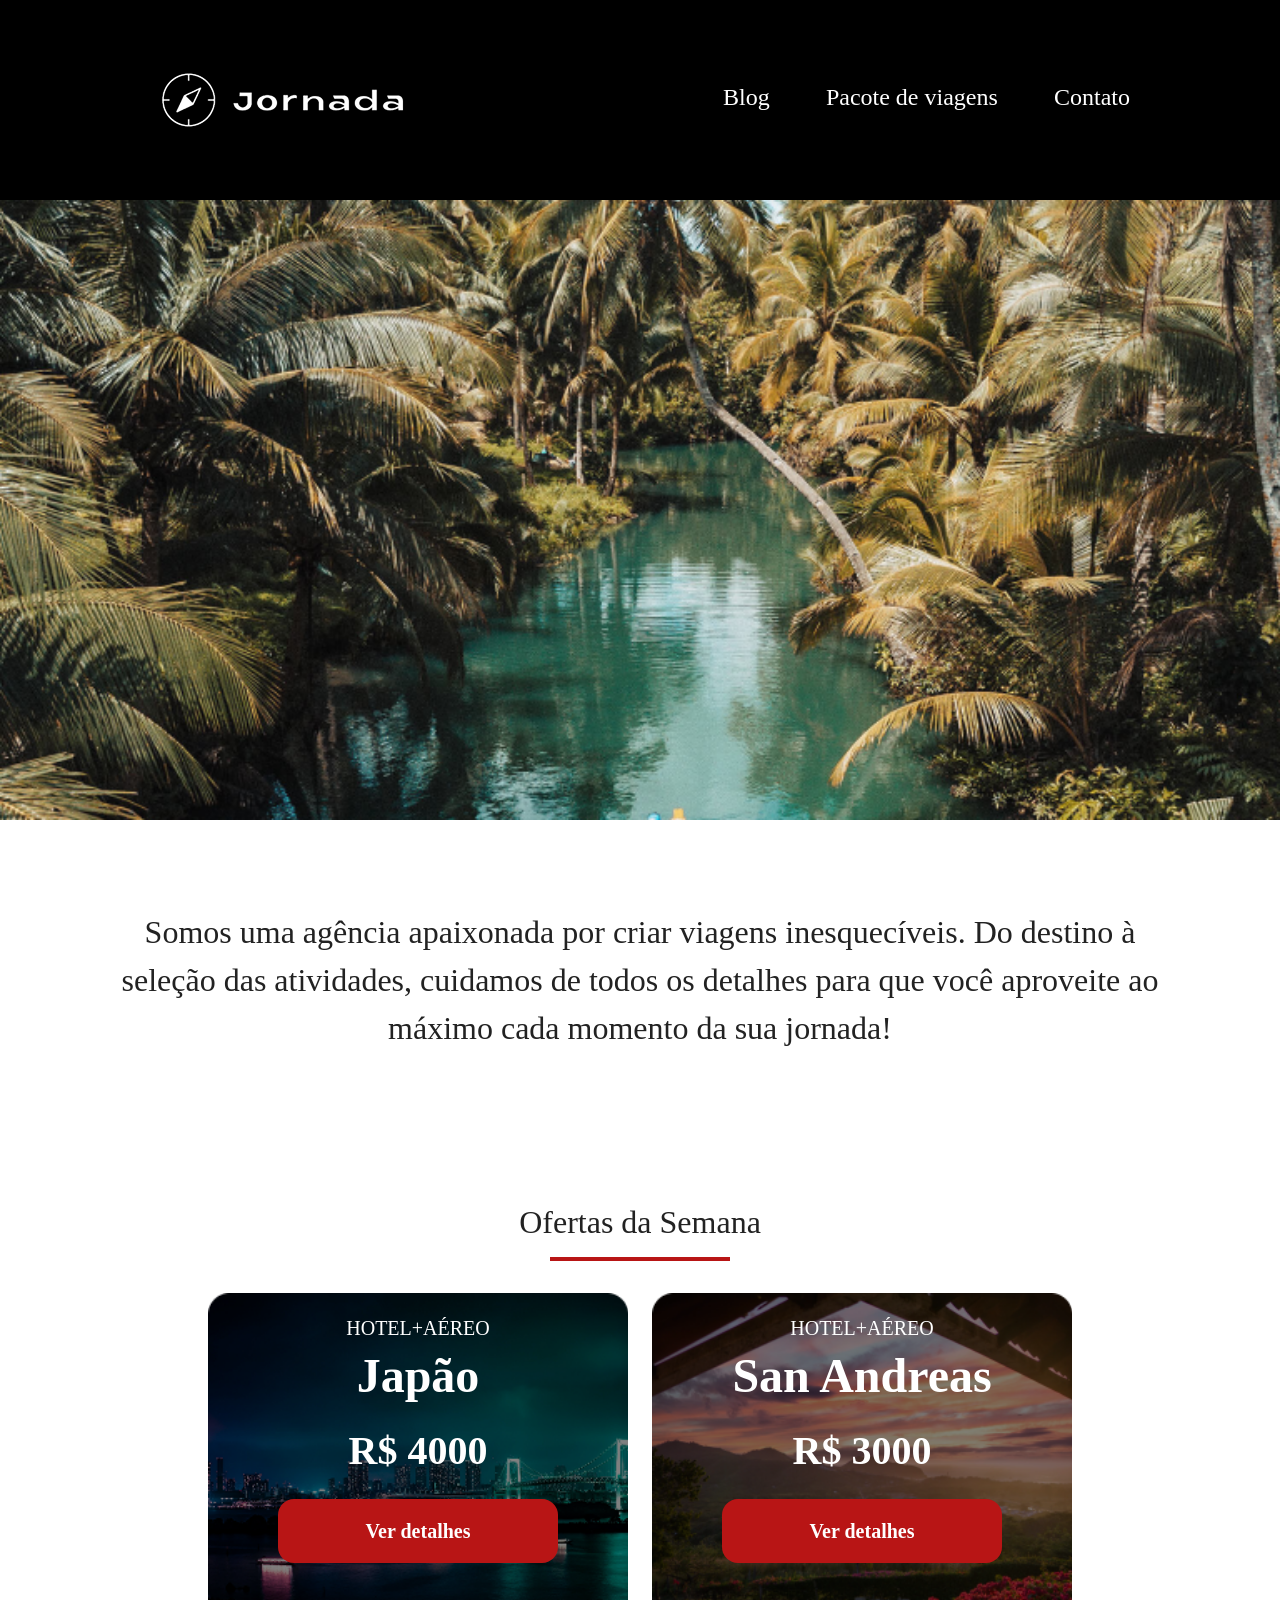
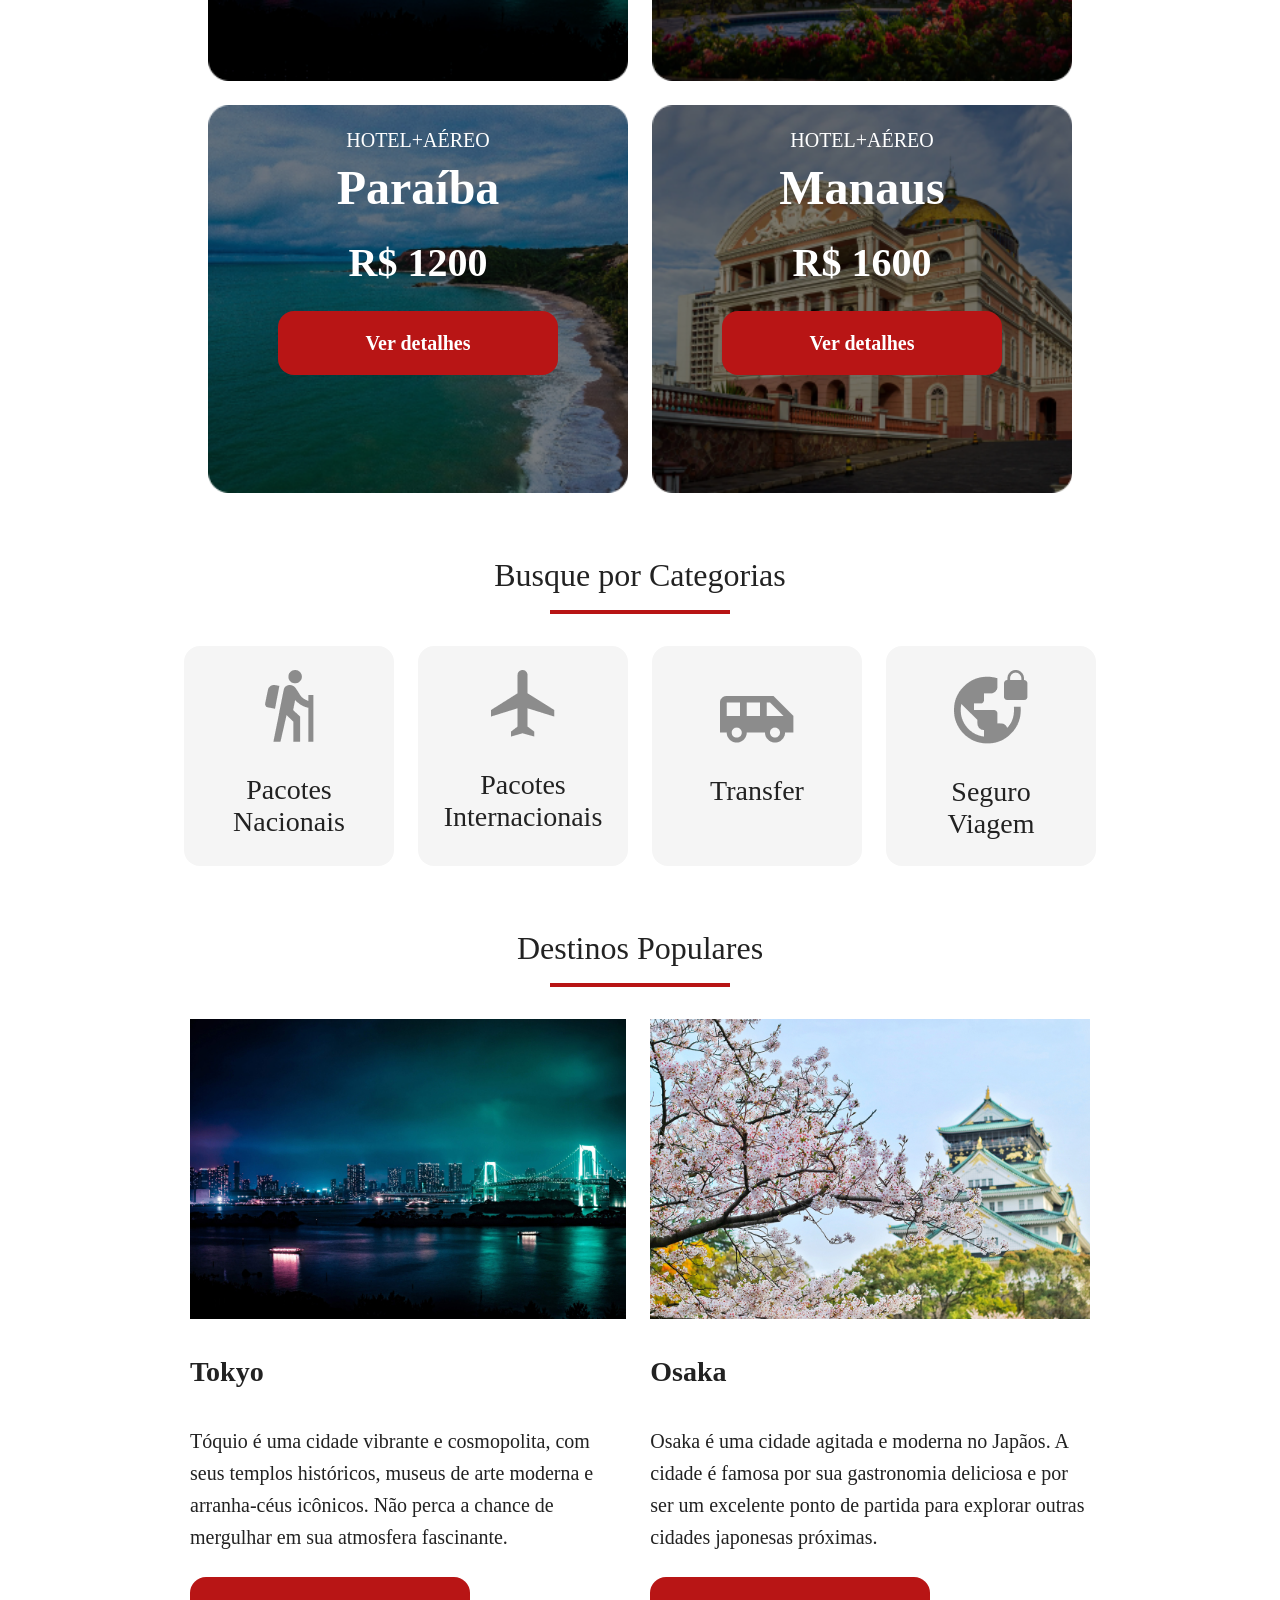
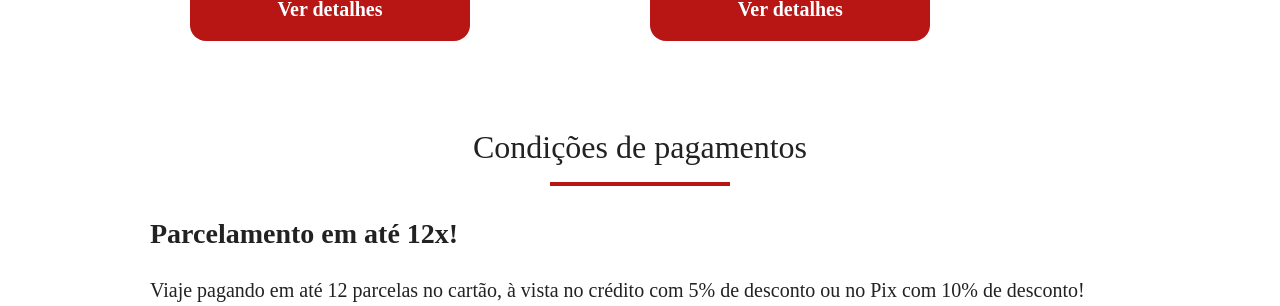
==== index.html @ ff82cc2c "Reutiliza estilos de texto" ====
<!DOCTYPE html>
<html lang="pt-br">
  <head>
    <meta charset="UTF-8" />
    <meta name="viewport" content="width=device-width, initial-scale=1.0" />
    <link rel="stylesheet" href="./CSS/style.css" />
    <link rel="icon" href="./Favico.png" />
    <title>Jornada Viagens</title>
  </head>
  <body>
    <header>
      <a class="logo" href="index.html" title="Voltar a página inicial">
        <img class="img-mobile"
          src="./IMG/Bússula-logo-branca.png"
          alt="Logo de bússola Jornada Viagens branco"
      />
    <img class="img-desktop" src="./IMG/Logo-desktop-Jornada.png" alt="Logo de bússola Jornada Viagens branco">  
    </a>
      <div class="navigation-menu">
        <label for="menu">
          ><img src="./IMG/menu.png" alt="Imagem de ícone menu" />
        </label>
        <input type="checkbox" id="menu" hidden />

        <nav>
          <ul class="list-link">
            <li>
              <a href="blog.html" target="_blank" title="Acessar blog">Blog</a>
            </li>
            <li>
              <a href="pacotes.html" target="_blank" title="Acessar pacotes"
                >Pacote de viagens</a
              >
            </li>
            <li>
              <a href="contato.html" target="_blank" title="Acessar contato"
                >Contato</a
              >
            </li>
          </ul>
        </nav>
      </div>
    </header>
    <section class="hero">
      <div class="hero-img"></div>
      <h2>Somos uma agência apaixonada por criar viagens inesquecíveis. Do destino à seleção das atividades, cuidamos de todos os detalhes para que você aproveite ao máximo cada momento da sua jornada!</h2>
    </section>
    <section class="offers">
      <div class="section-tittle">
      <h2>Ofertas da Semana</h2>
      <hr>
    </div>
    <div class="offers-cards">
      <article class="card japao">
        <header>
          <p>HOTEL+AÉREO</p>
          <h3>Japão <br> <span>R$ 4000</span></h3>
        </header>
        <footer>
          <a href="#" class="buttom">Ver detalhes</a>
        </footer>
      </article>

      <article class="card san-andreas">
        <header>
          <p>HOTEL+AÉREO</p>
          <h3>San Andreas <br> <span>R$ 3000</span></h3>
        </header>
        <footer>
          <a href="#" class="buttom">Ver detalhes</a>
        </footer>
      </article>
      <article class="card paraiba">
        <header>
          <p>HOTEL+AÉREO</p>
          <h3>Paraíba <br> <span>R$ 1200</span></h3>
        </header>
        <footer>
          <a href="#" class="buttom">Ver detalhes</a>
        </footer>
      </article>
      <article class="card manaus">
        <header>
          <p>HOTEL+AÉREO</p>
          <h3>Manaus <br> <span>R$ 1600</span></h3>
        </header>
        <footer>
          <a href="#" class="buttom">Ver detalhes</a>
        </footer>
      </article>
    </div>
    </section>

    <section class="categories">
<div class="section-tittle">
  <h2>Busque por Categorias</h2>
  <hr>
</div>
<div class="categories-cards">
  <a class="card" href="#"
  target="_blank"
  title="Busque pela categoria Pacotes Nacionais"
  >
  <img src="./IMG/Mochileiro-nacional.png" alt="Icone cinza de pessoa caminhando com mochila"/>
  <h3 class="content-tittle">Pacotes <br>Nacionais</h3>
  

</a>

<a class="card" href="#"
  target="_blank"
  title="Busque pela categoria Pacotes Internacionais"
  >
  <img src="./IMG/avião-inter.png" alt="Icone de avião cinza"/>
  <h3>Pacotes <br>Internacionais</h3>
  

</a>

<a class="card single-line transfer" href="#"
  target="_blank"
  title="Busque pela categoria de transfer"
  >
  <img src="./IMG/Van-transfer.png" alt="Icone de van cinza"/>
  <h3>Transfer</h3>
  

</a>

<a class="card" href="#"
  target="_blank"
  title="Busque pela categoria de seguros"
  >
  <img src="./IMG/seguro.png" alt="Icone de planeta com cadeado"/>
  <h3>Seguro Viagem</h3>
  

</a>


    </section>
    <section class="destinations">
      <div class="section-tittle">
      <h2>Destinos Populares</h2>
      <hr>
      </div>
      <div class="destinations-items">
      <article class="item">
        <header>
          <div class="img-tokyo"></div>
          <h4 class="content-tittle">Tokyo</h4>
          <p class="content-text">Tóquio é uma cidade vibrante e cosmopolita, com seus templos históricos, museus de arte moderna e arranha-céus icônicos. Não perca a chance de mergulhar em sua atmosfera fascinante.</p>
          <footer>
            <a href="#" class="buttom"
            target="_blank"
            title="Ver detalhes de Tokyo"
            >Ver detalhes</a>
          </footer>
        </header>
        </article>
        <article class="item">
        <header>
          <div class="img-osaka"></div>
          <h4 class="content-tittle">Osaka</h4>
          <p class="content-text">Osaka é uma cidade agitada e moderna no Japãos. A cidade é famosa por sua gastronomia deliciosa e por ser um excelente ponto de partida para explorar outras cidades japonesas próximas.</p>
          <footer>
            <a href="#" class="buttom"
            target="_blank"
            title="Ver mais detalhes de Osaka"
            >Ver detalhes</a>
          </footer>
        </header>
        </article>



      </div>


    </section>
    <section class="payments">
      <div class="section-tittle">
  <h2>Condições de pagamentos</h2>
  <hr>
</div>
<div class="text-content">
<h2 class="content-tittle">Parcelamento em até 12x!</h2>
<p class="content-text">Viaje pagando em até 12 parcelas no cartão, à vista no crédito com 5% de desconto ou no Pix com 10% de desconto! </p>
</div>
<div class="img-content">
<div class="img bag"></div>
<div class="img passport"></div>
<div class="people"></div>


</div>

    </section>
    

    </div>
  
  </body>
</html>
---- CSS/style.css ----
@import url(global.css);
@import url(header.css);
@import url(hero.css);
@import url(offers.css);
@import url(search.css);
@import url(destinations.css);
@import url(payments.css);
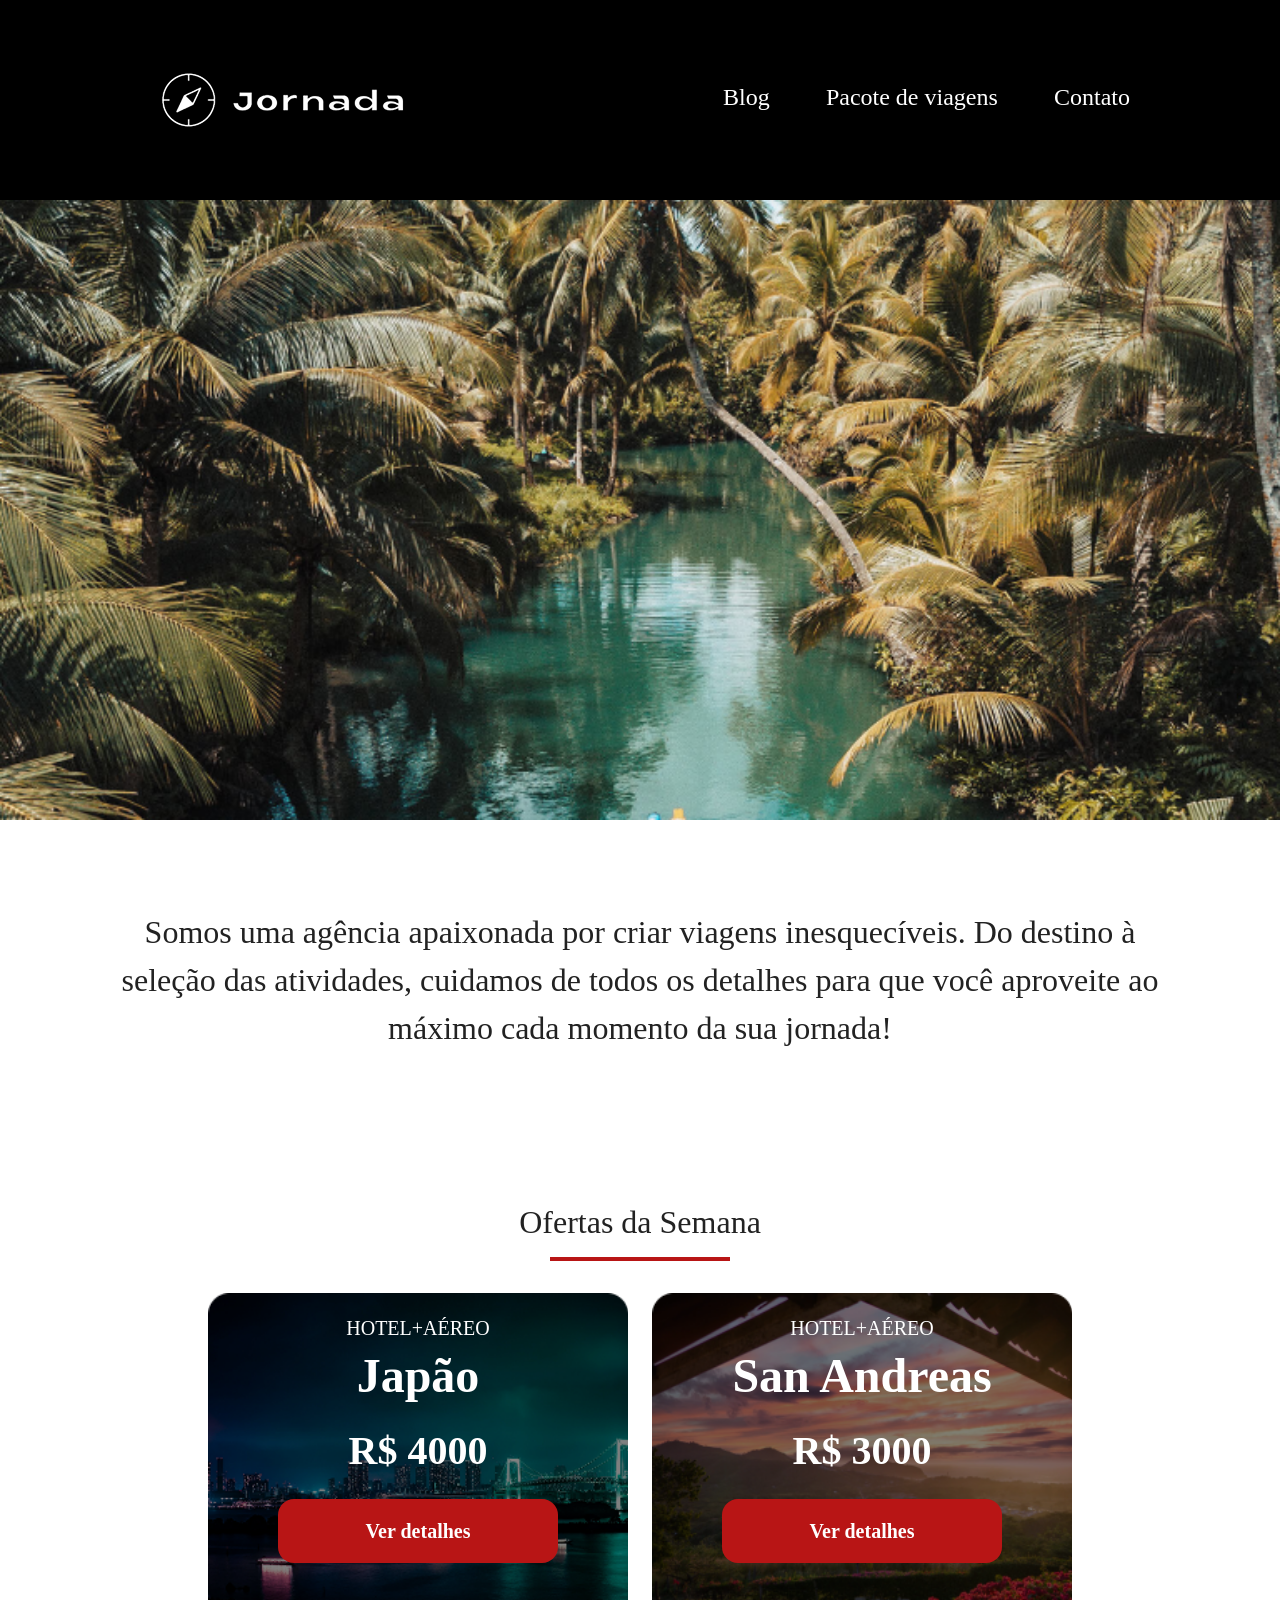
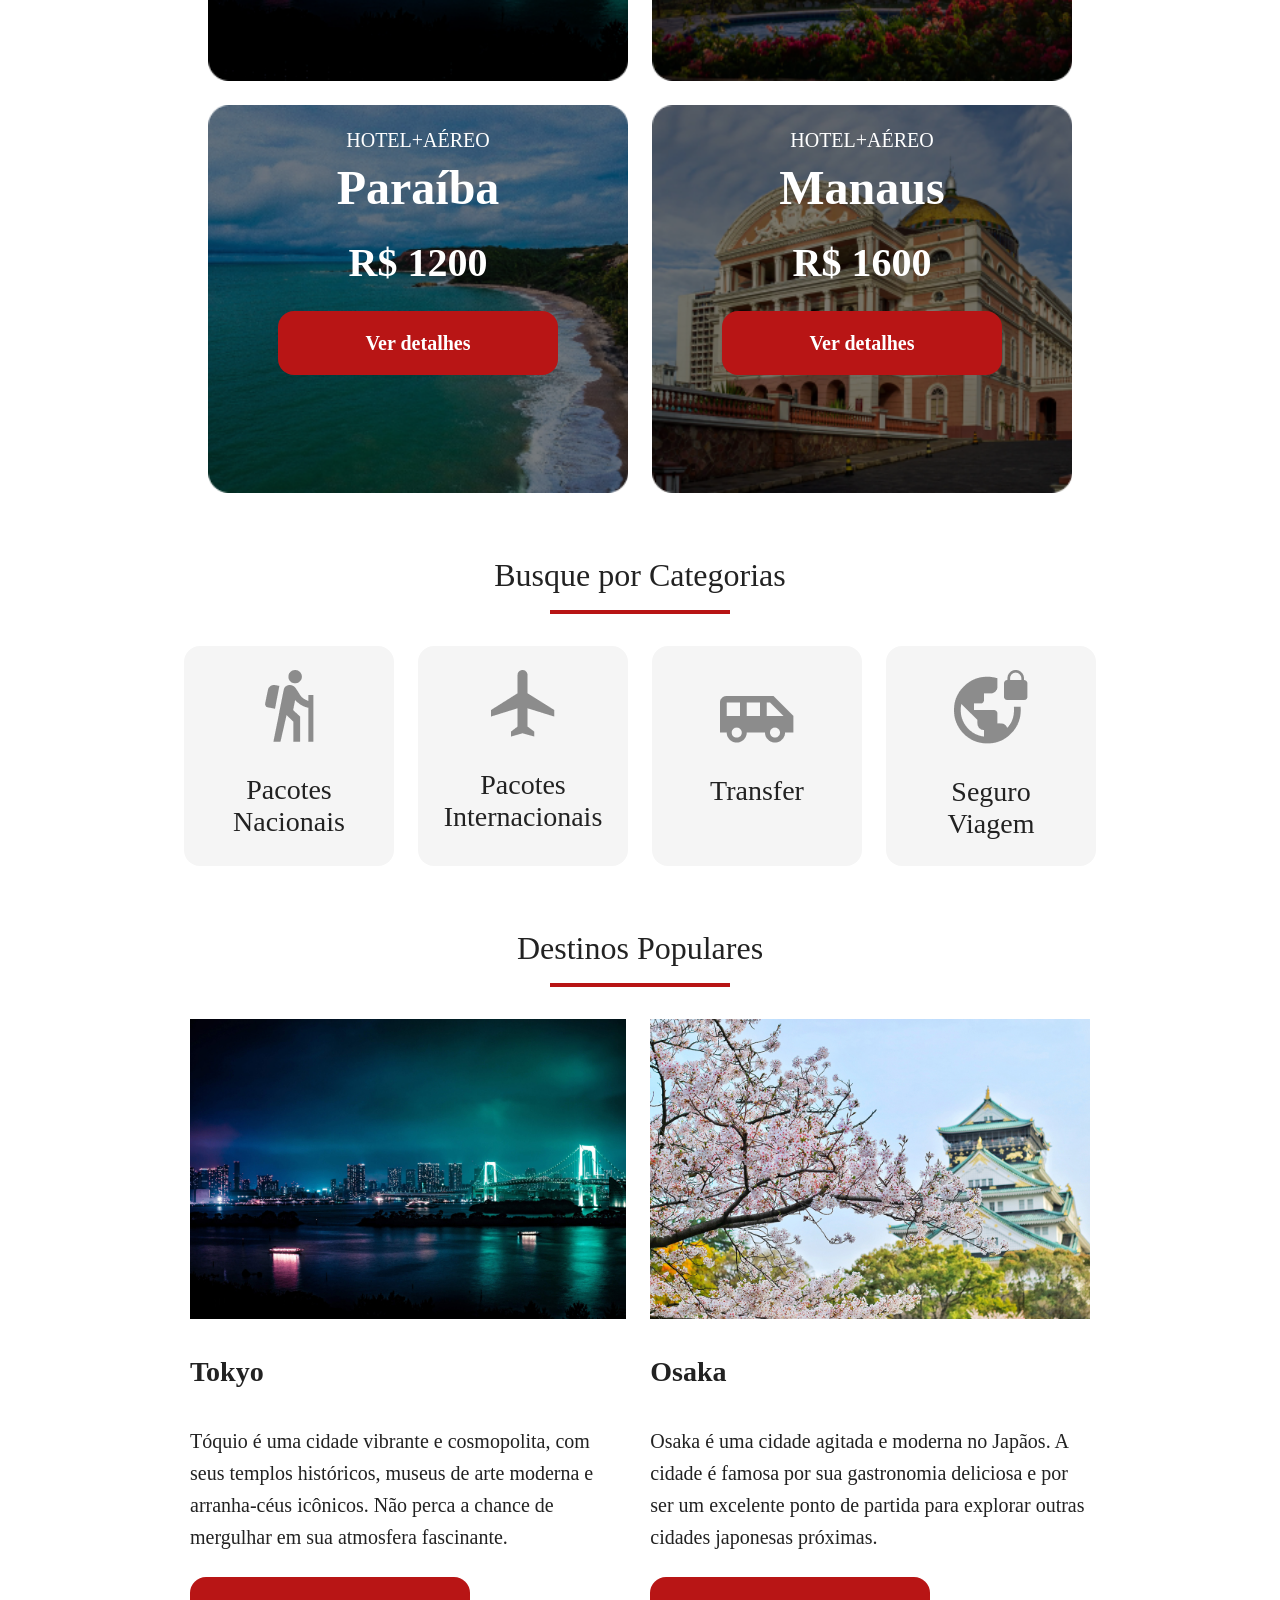
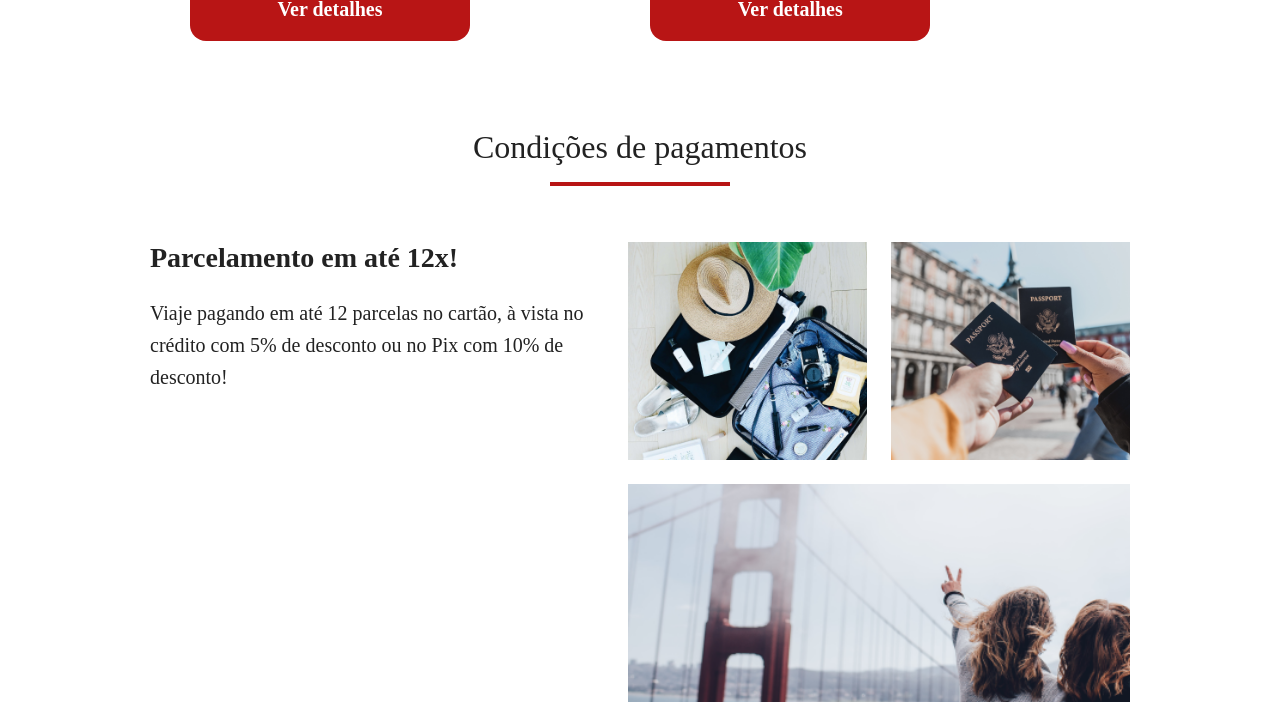
==== commit b8929564: "Criando layout de grid e flexbox" ====
--- a/index.html
+++ b/index.html
@@ -183,17 +183,20 @@
   <h2>Condições de pagamentos</h2>
   <hr>
 </div>
-<div class="text-content">
+<div class="content-container">
+  <div class="text-content">
 <h2 class="content-tittle">Parcelamento em até 12x!</h2>
 <p class="content-text">Viaje pagando em até 12 parcelas no cartão, à vista no crédito com 5% de desconto ou no Pix com 10% de desconto! </p>
 </div>
-<div class="img-content">
-<div class="img bag"></div>
-<div class="img passport"></div>
-<div class="people"></div>
-
-
-</div>
+<div class="image-gallery">
+<div class="image-first"></div>
+<div class="image-second"></div>
+<div class="image-thirdy colspan-2"></div>
+
+
+</div>
+</div>
+
 
     </section>
     
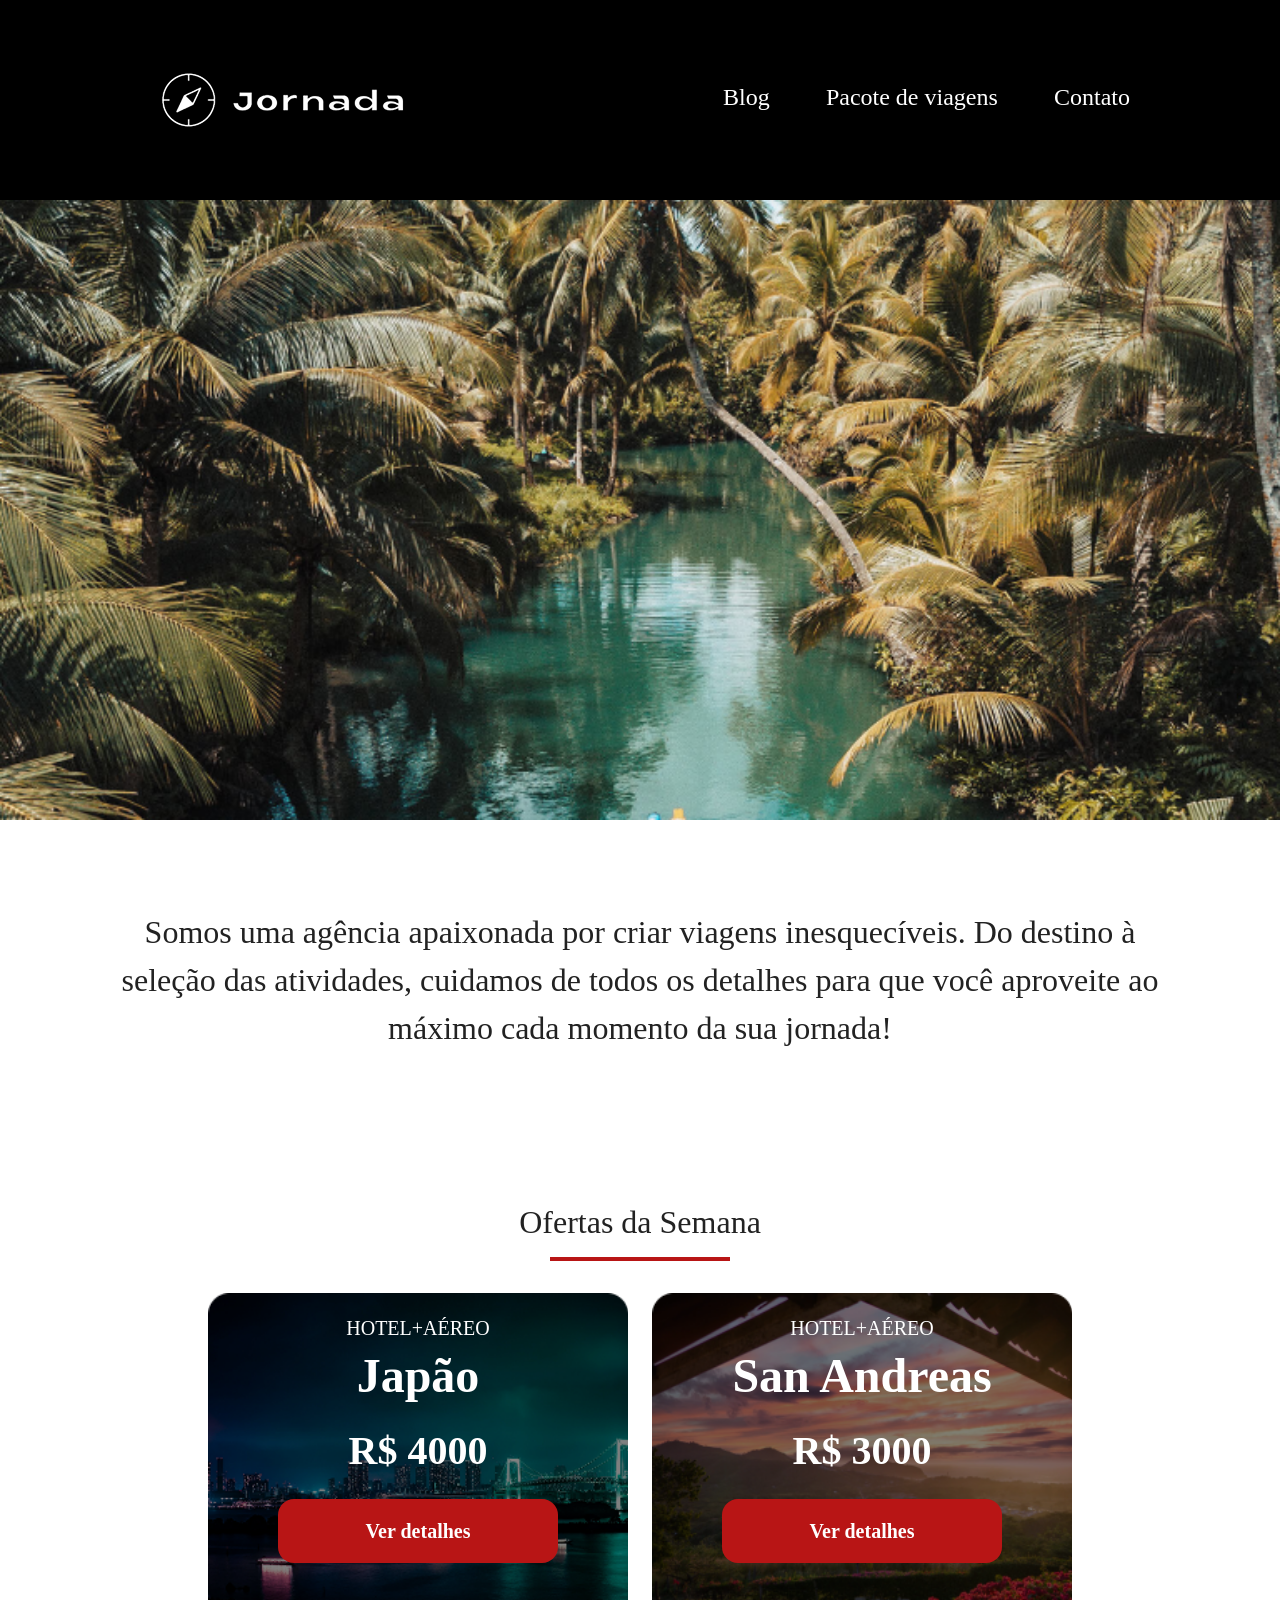
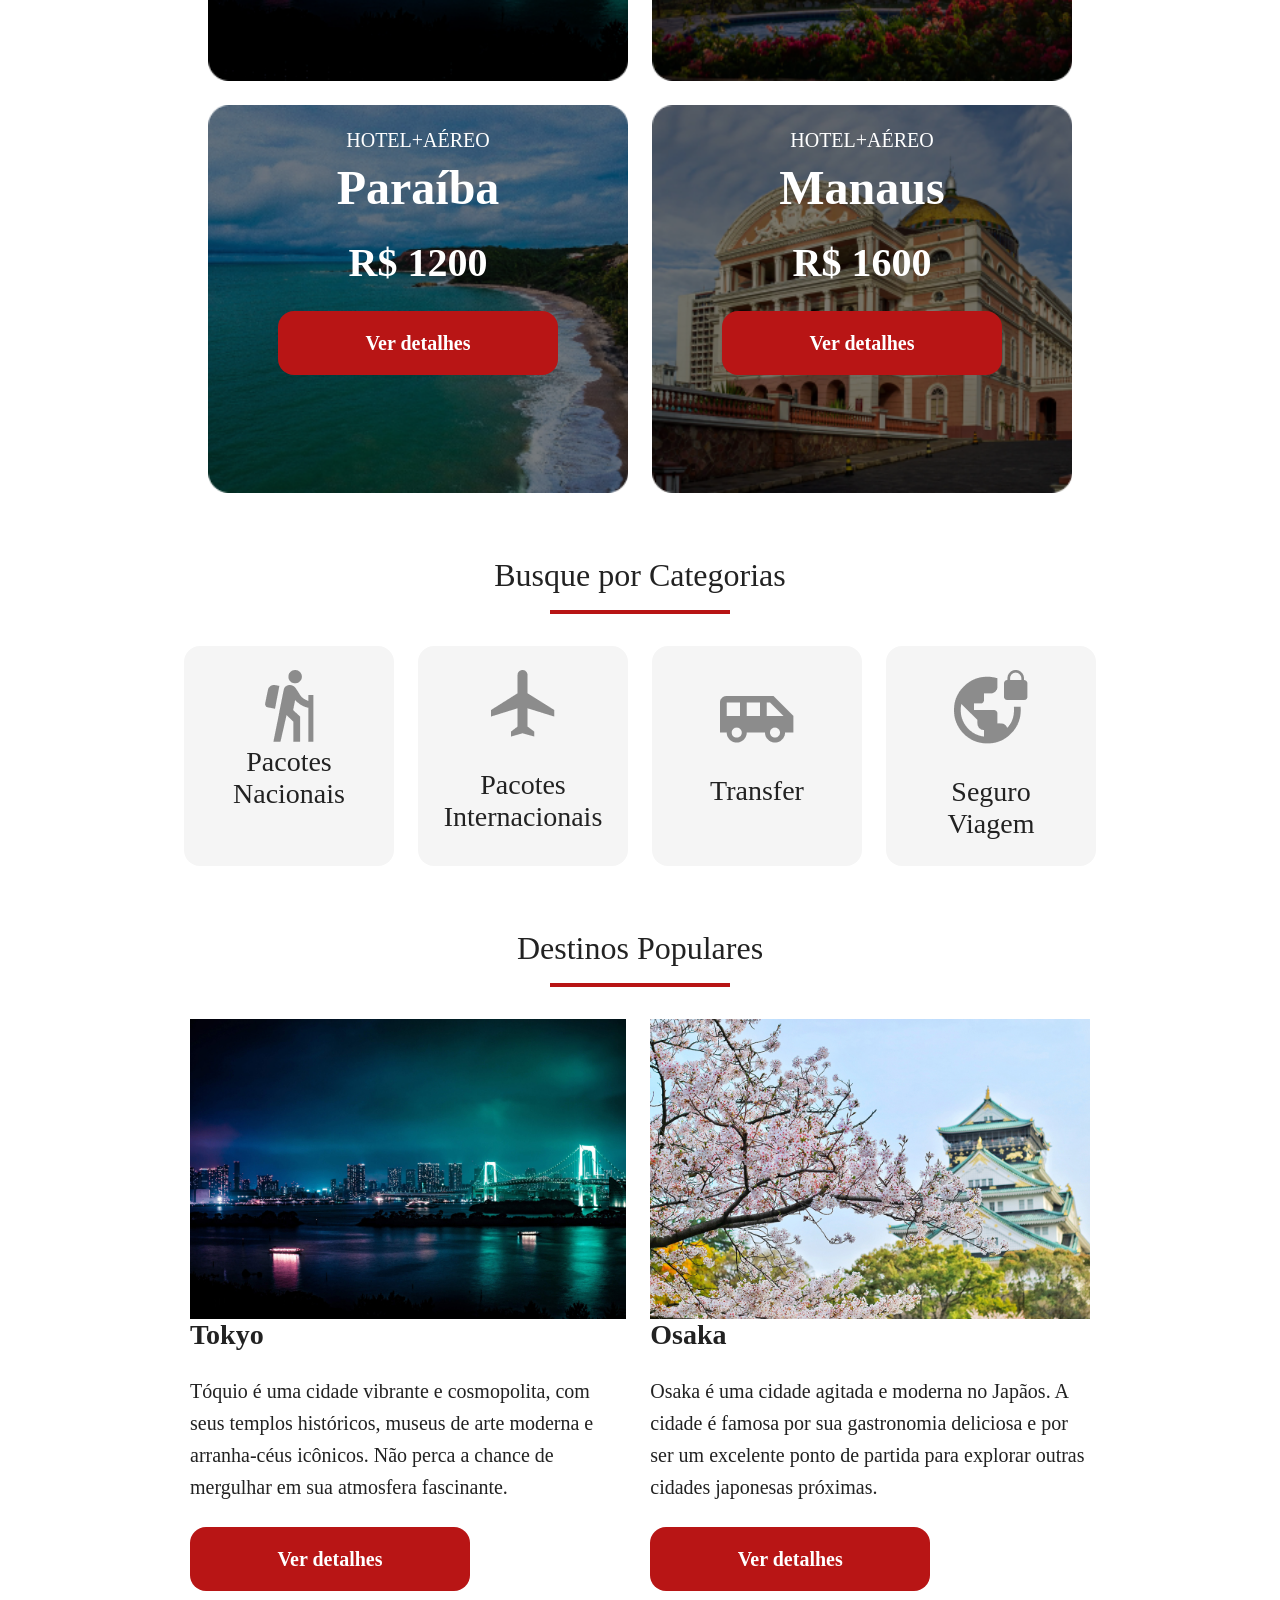
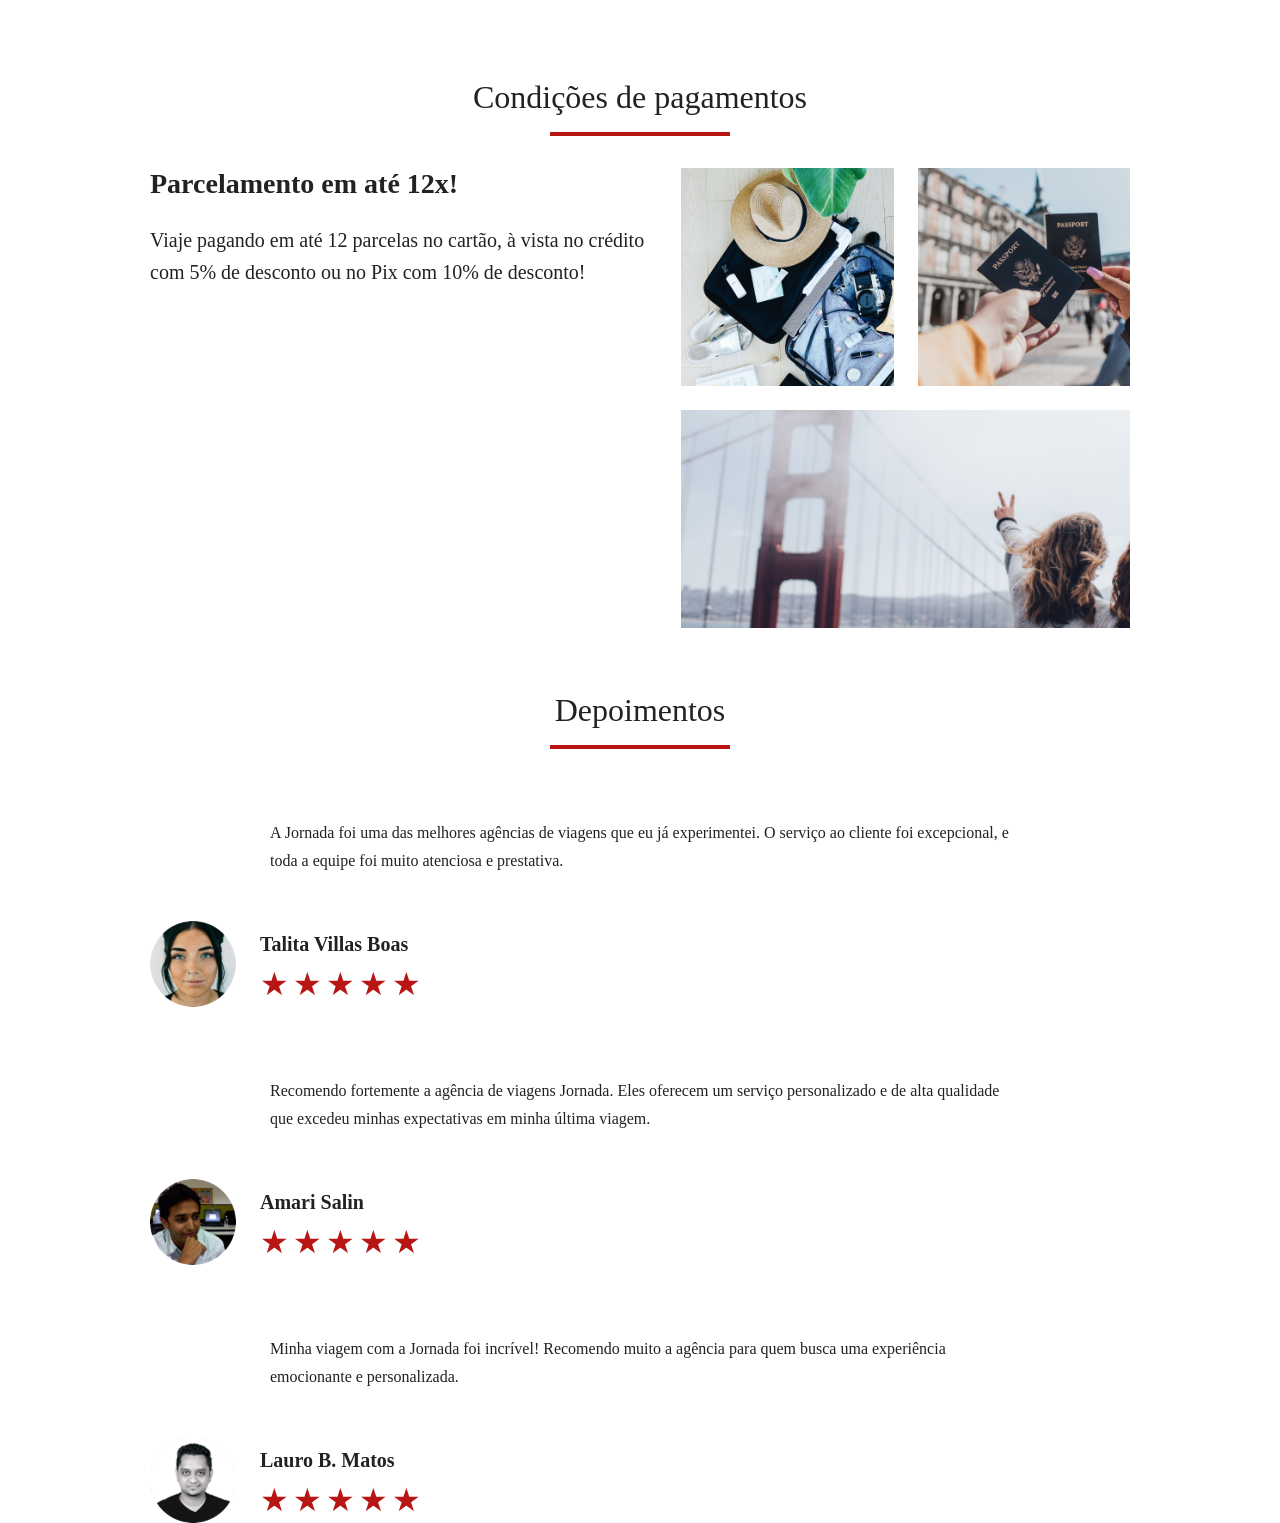
==== commit 078e3cd8: "Finaliza estilo mobile" ====
--- a/index.html
+++ b/index.html
@@ -8,7 +8,7 @@
     <title>Jornada Viagens</title>
   </head>
   <body>
-    <header>
+    <header class="principal">
       <a class="logo" href="index.html" title="Voltar a página inicial">
         <img class="img-mobile"
           src="./IMG/Bússula-logo-branca.png"
@@ -199,6 +199,71 @@
 
 
     </section>
+    <section class="testimonial">
+      <div class="section-tittle">
+      <h2>Depoimentos</h2>
+      <hr>
+      </div>
+      <div class="testimonial-container">
+        <article>
+          <header>
+            <p>A Jornada foi uma das melhores agências de viagens que eu já experimentei. O serviço ao cliente foi excepcional, e toda a equipe foi muito atenciosa e prestativa.</p>
+          </header>
+          <footer>
+            <img src="./IMG/Talita-mob.png" alt="Imagem de avatar da cliente Talita">
+            <div class="profile-content">
+              <h4>Talita Villas Boas</h4>
+              <div class="rating">
+                <span class="star">★</span>
+                <span class="star">★</span>
+                <span class="star">★</span>
+                <span class="star">★</span>
+                <span class="star">★</span>
+              </div>
+            </div>
+          </footer>
+        </article>
+        <article>
+          <header>
+            <p>Recomendo fortemente a agência de viagens Jornada. Eles oferecem um serviço personalizado e de alta qualidade que excedeu minhas expectativas em minha última viagem.</p>
+          </header>
+          <footer>
+            <img src="./IMG/Amari-mob.png" alt="Imagem de avatar do cliente Amari">
+            <div class="profile-content">
+              <h4>Amari Salin</h4>
+              <div class="rating">
+                <span class="star">★</span>
+                <span class="star">★</span>
+                <span class="star">★</span>
+                <span class="star">★</span>
+                <span class="star">★</span>
+              </div>
+            </div>
+            
+          </footer>
+        </article>
+        <article>
+          <header>
+            <p>Minha viagem com a Jornada foi incrível! Recomendo muito a agência para quem busca uma experiência emocionante e personalizada.</p>
+          </header>
+          <footer>
+            <img src="./IMG/Lauro-mob.png" alt="Imagem de avatar do cliente Lauro">
+            <div class="profile-content">
+              <h4>Lauro B. Matos</h4>
+              <div class="rating">
+                <span class="star">★</span>
+                <span class="star">★</span>
+                <span class="star">★</span>
+                <span class="star">★</span>
+                <span class="star">★</span>
+              </div>
+            </div>
+          </footer>
+        </article>
+
+      </div>
+
+    </section>
     
 
     </div>
--- a/CSS/style.css
+++ b/CSS/style.css
@@ -5,3 +5,4 @@
 @import url(search.css);
 @import url(destinations.css);
 @import url(payments.css);
+@import url(testimonials.css);
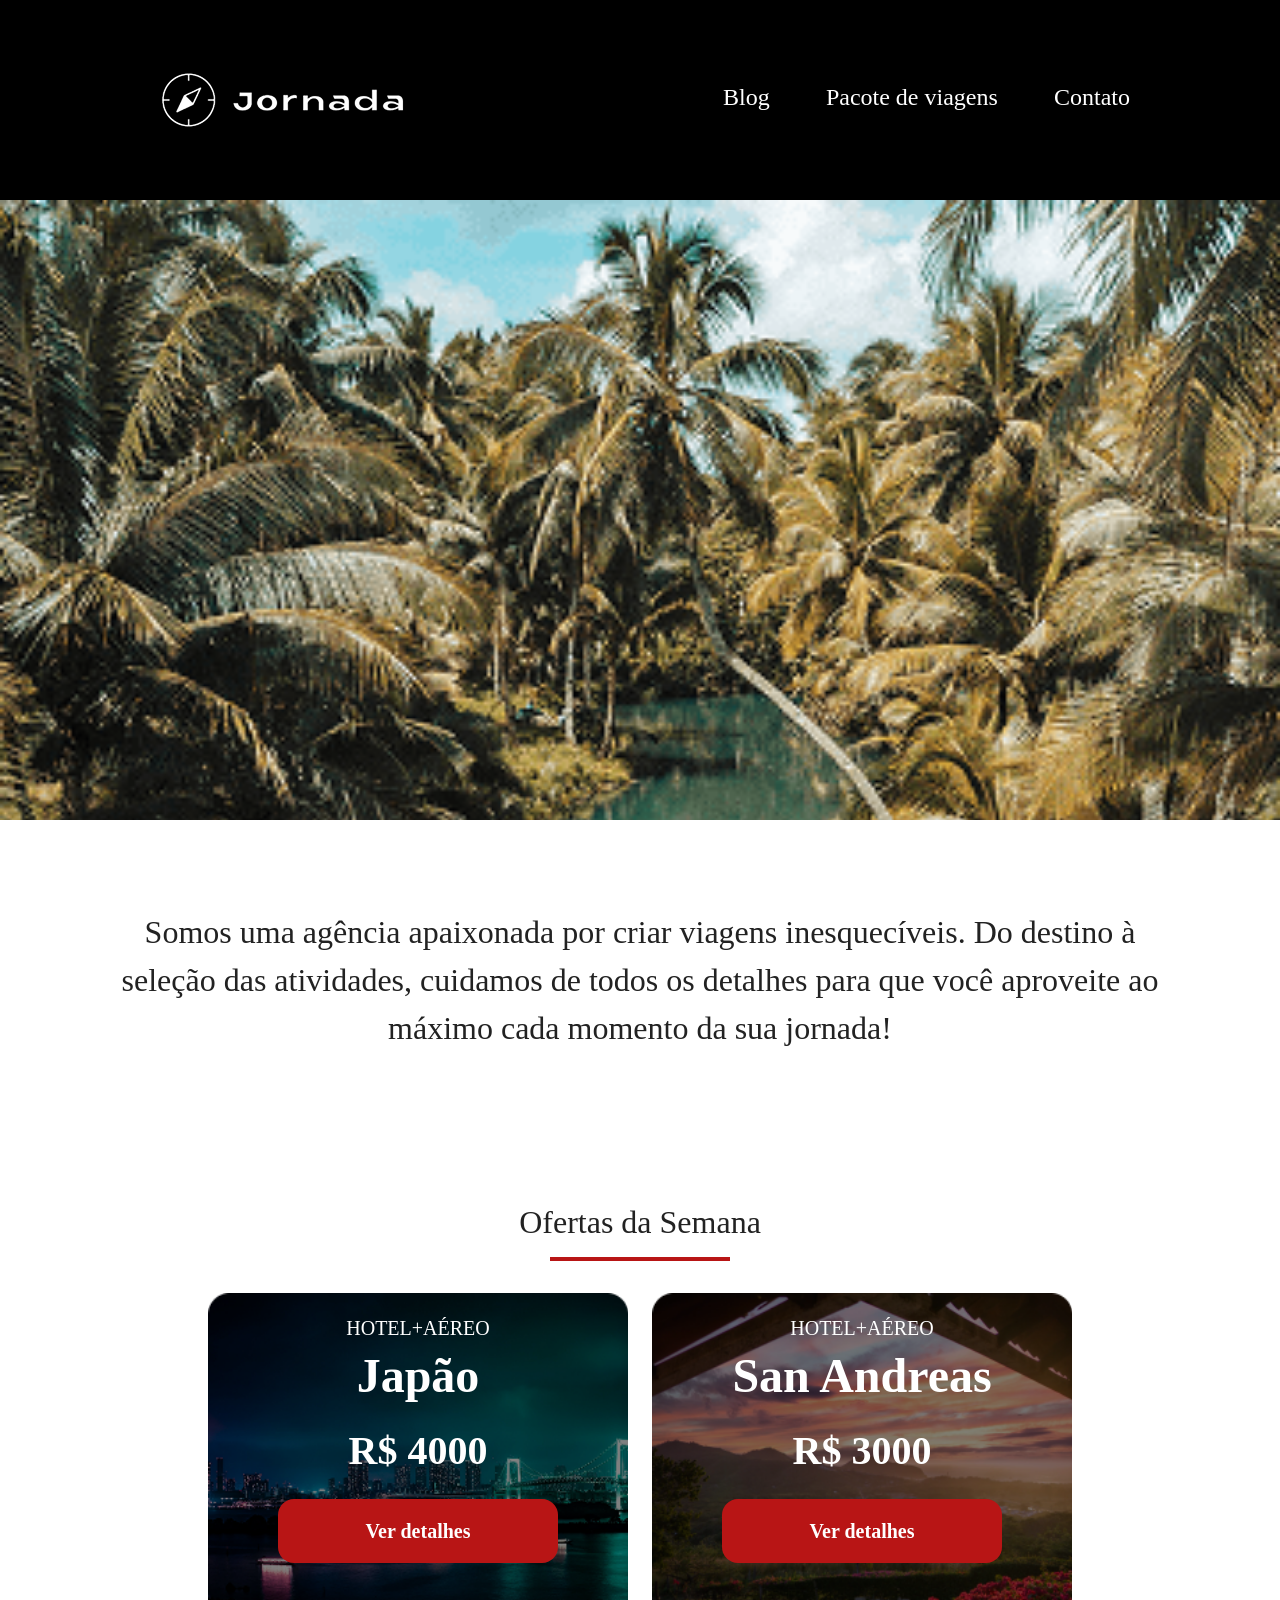
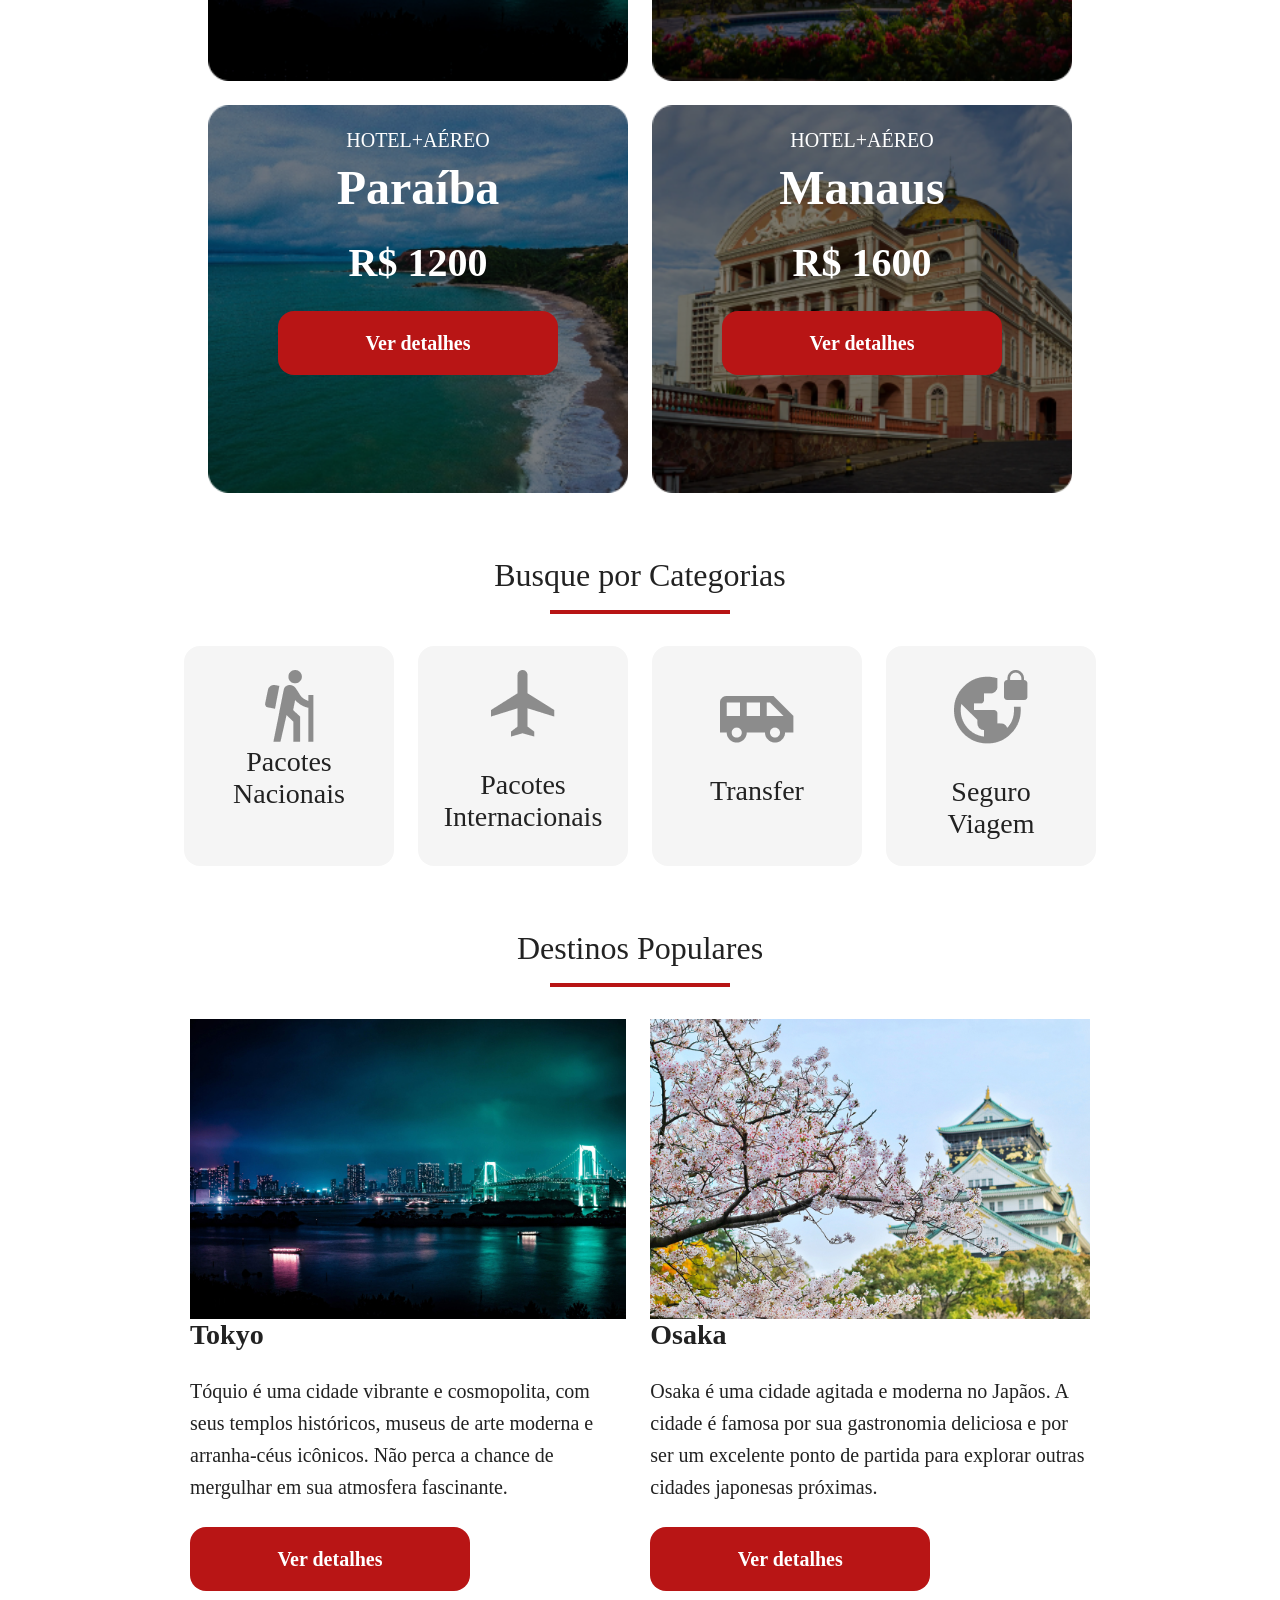
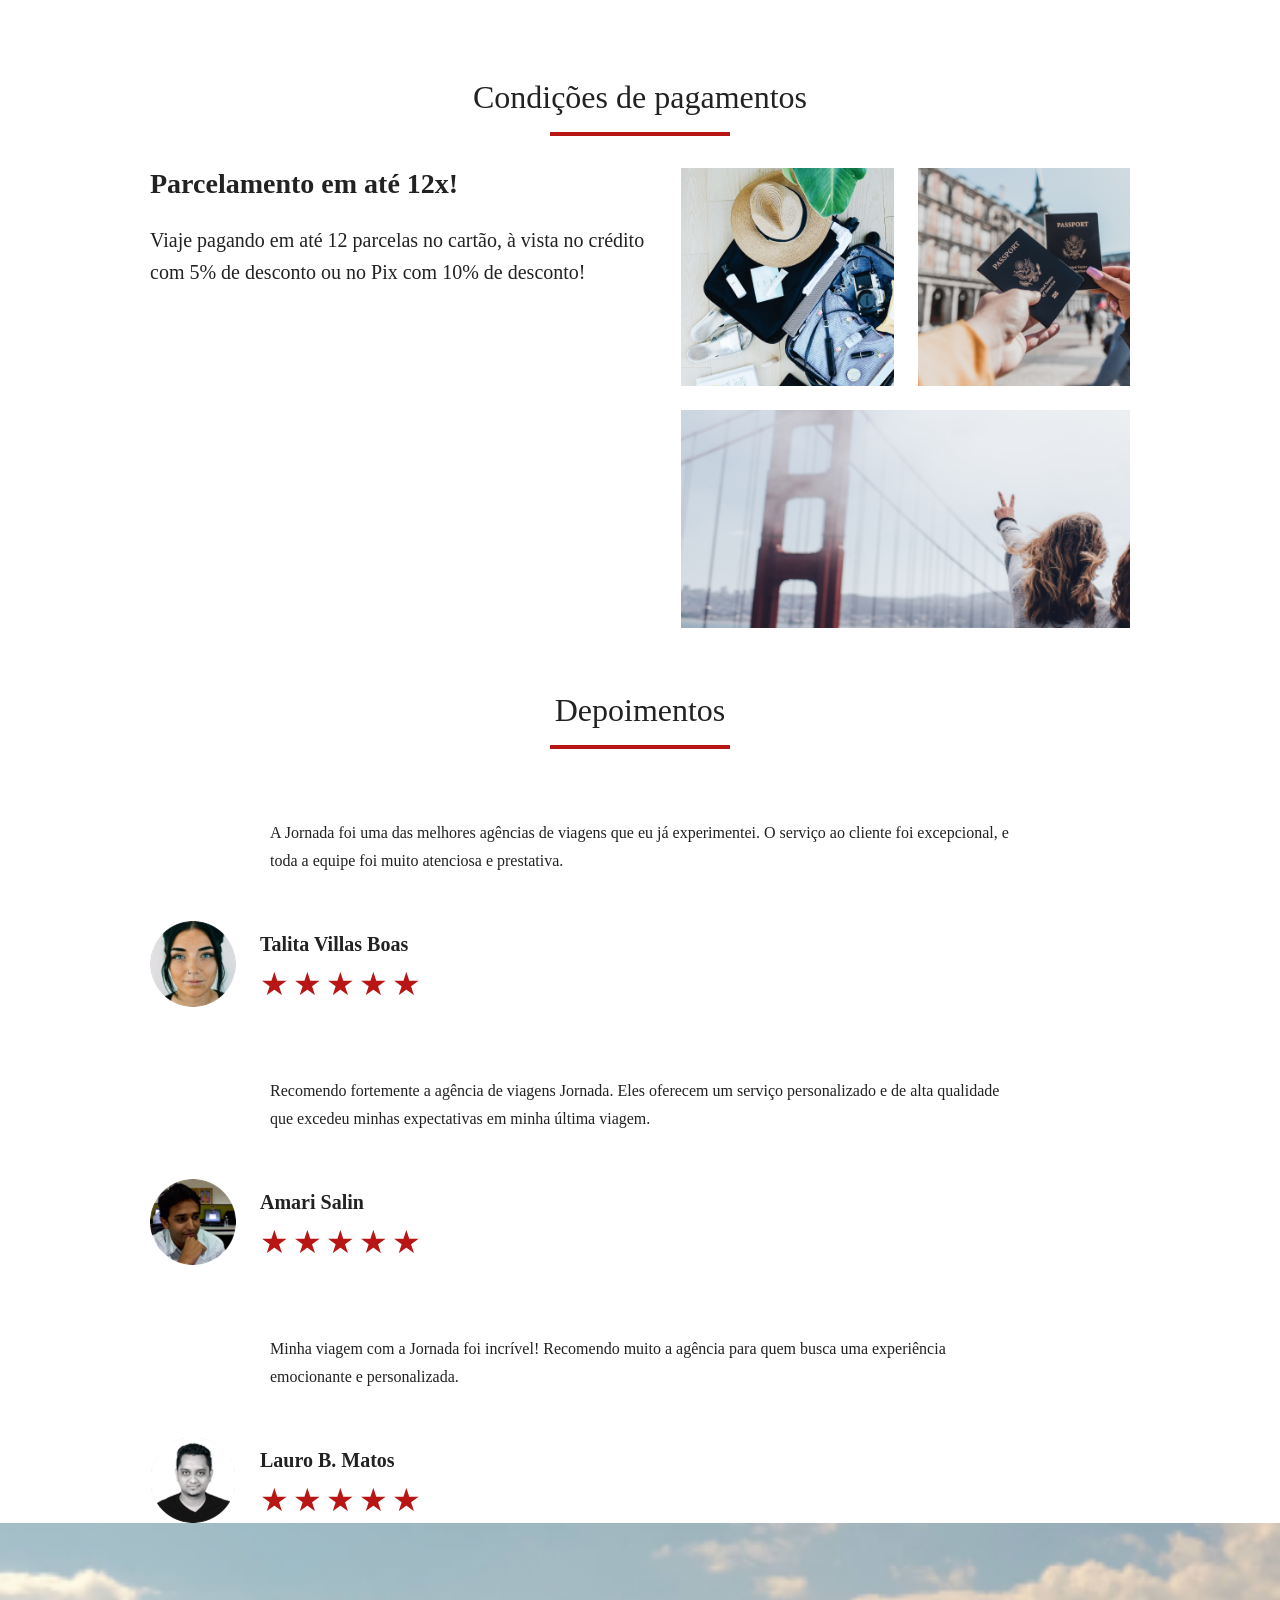
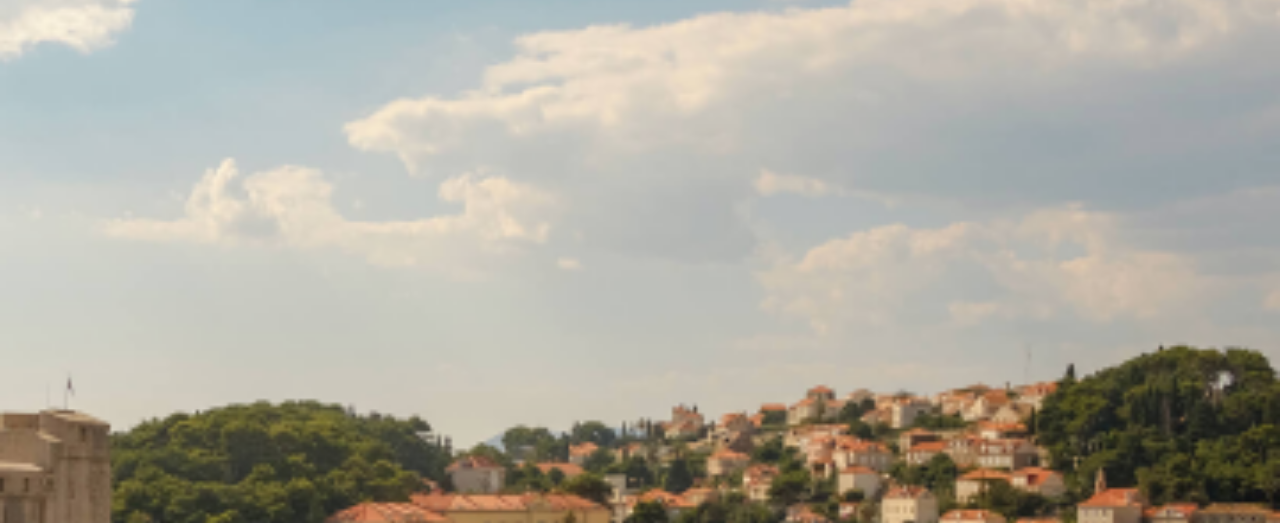
==== commit 54a7e931: "Finaliza hero bottom" ====
--- a/index.html
+++ b/index.html
@@ -183,7 +183,7 @@
   <h2>Condições de pagamentos</h2>
   <hr>
 </div>
-<div class="content-container">
+<div class="payments-container">
   <div class="text-content">
 <h2 class="content-tittle">Parcelamento em até 12x!</h2>
 <p class="content-text">Viaje pagando em até 12 parcelas no cartão, à vista no crédito com 5% de desconto ou no Pix com 10% de desconto! </p>
@@ -264,9 +264,18 @@
       </div>
 
     </section>
+
+    <section class="bottom-hero">
+    <div class="hero-img">
+
+
+</div>
+
+
+    </section>
     
 
-    </div>
+  
   
   </body>
 </html>
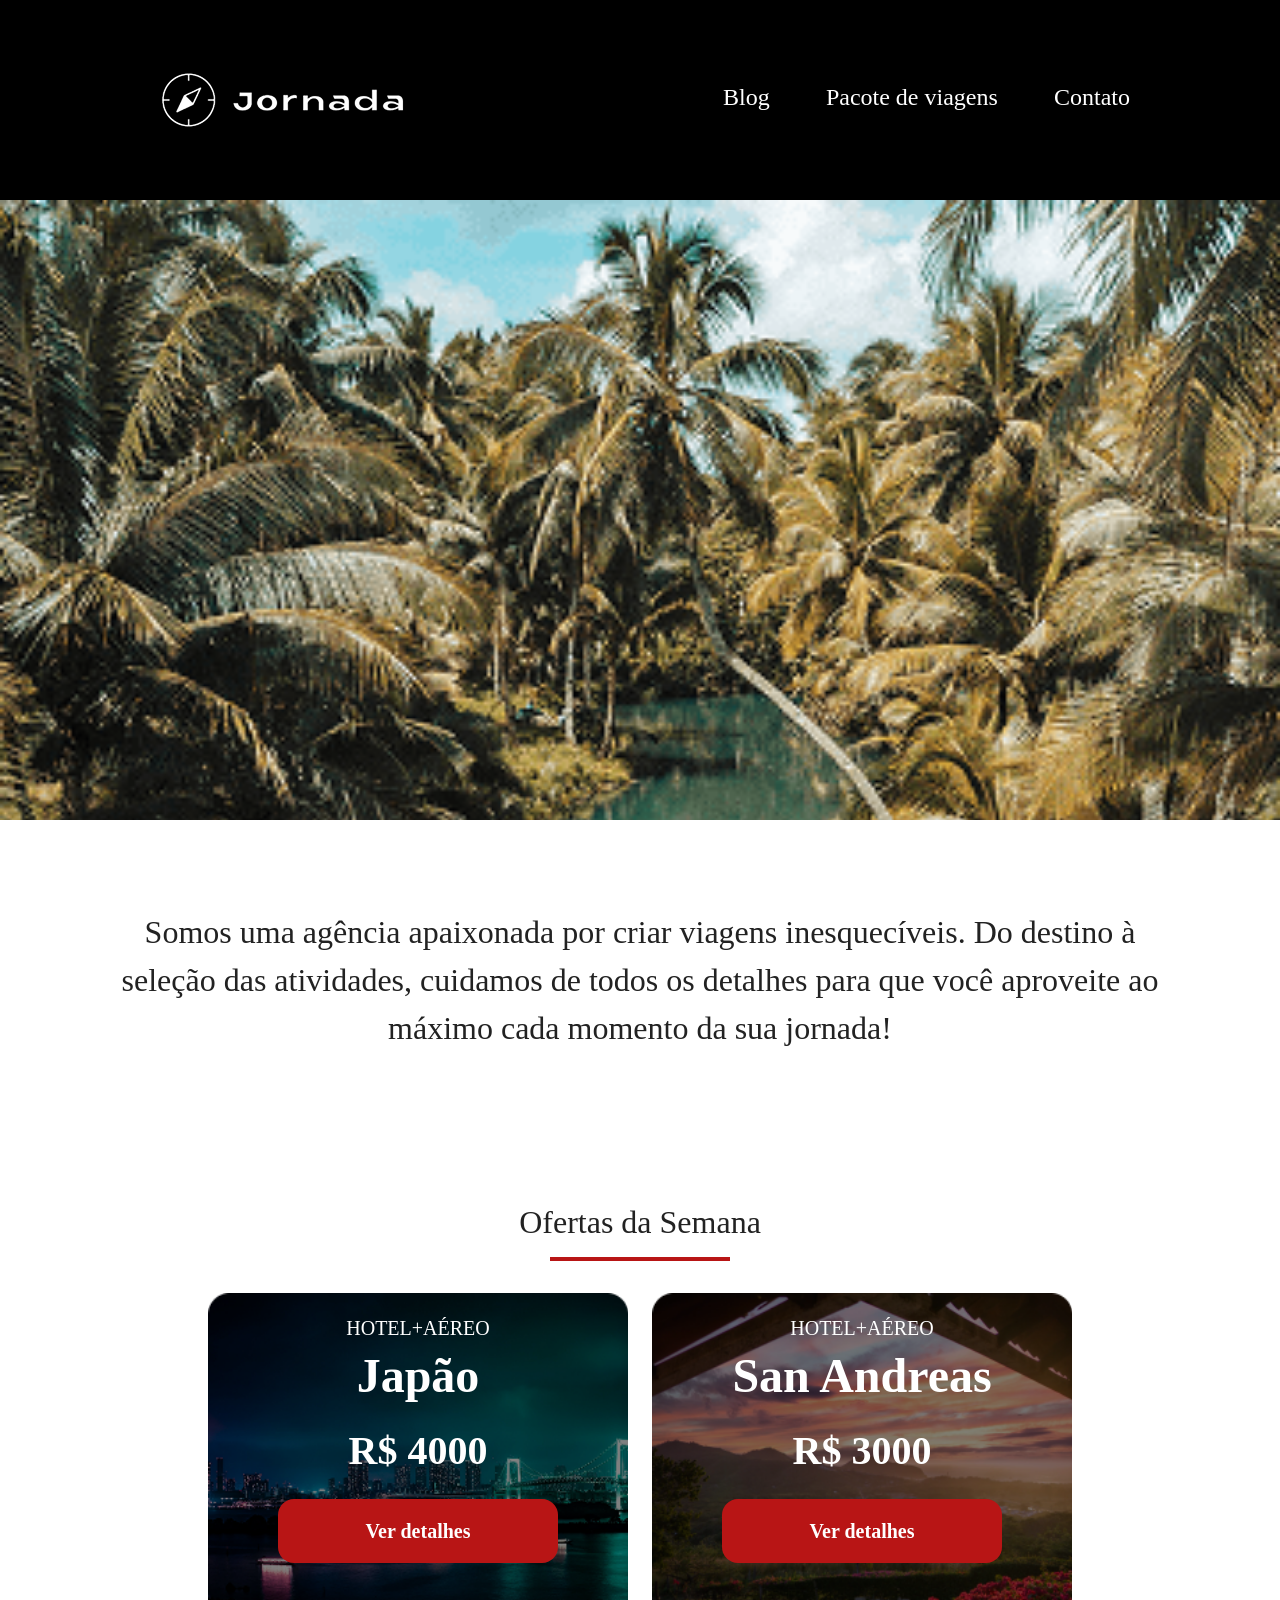
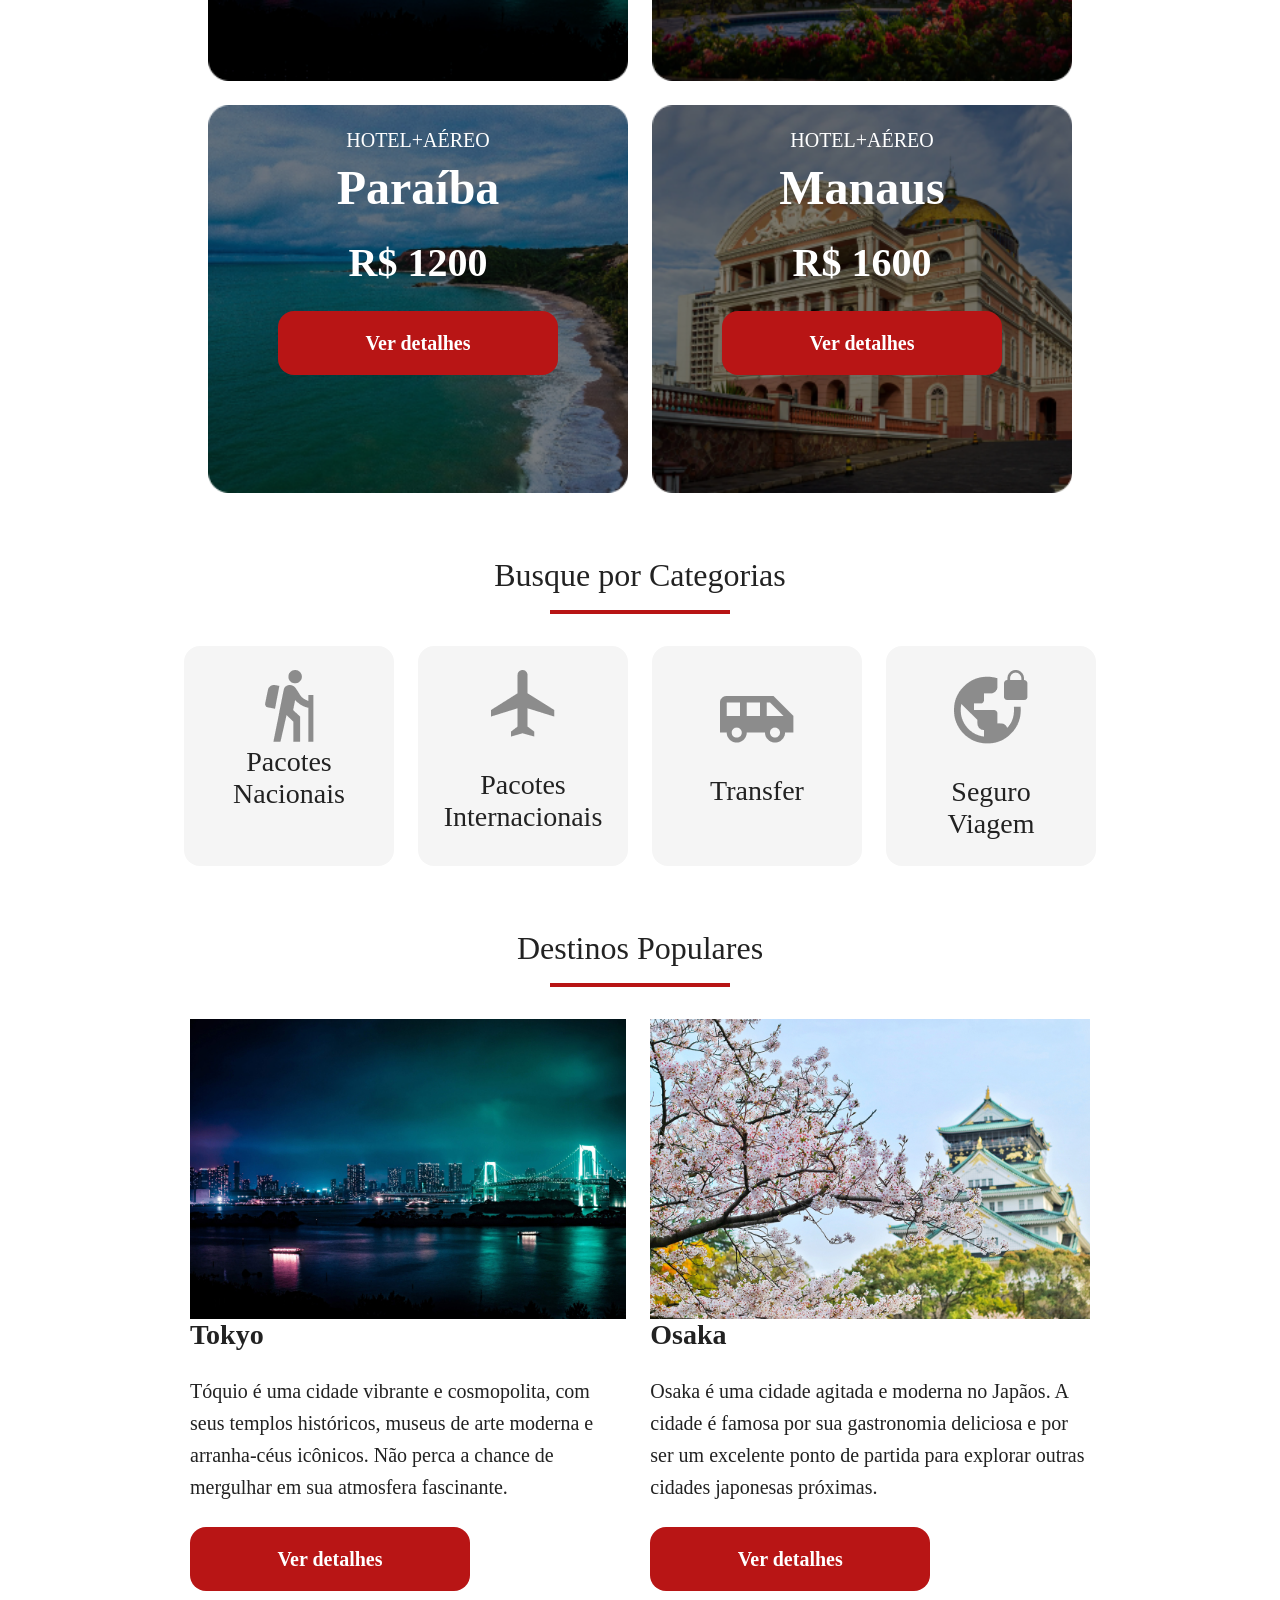
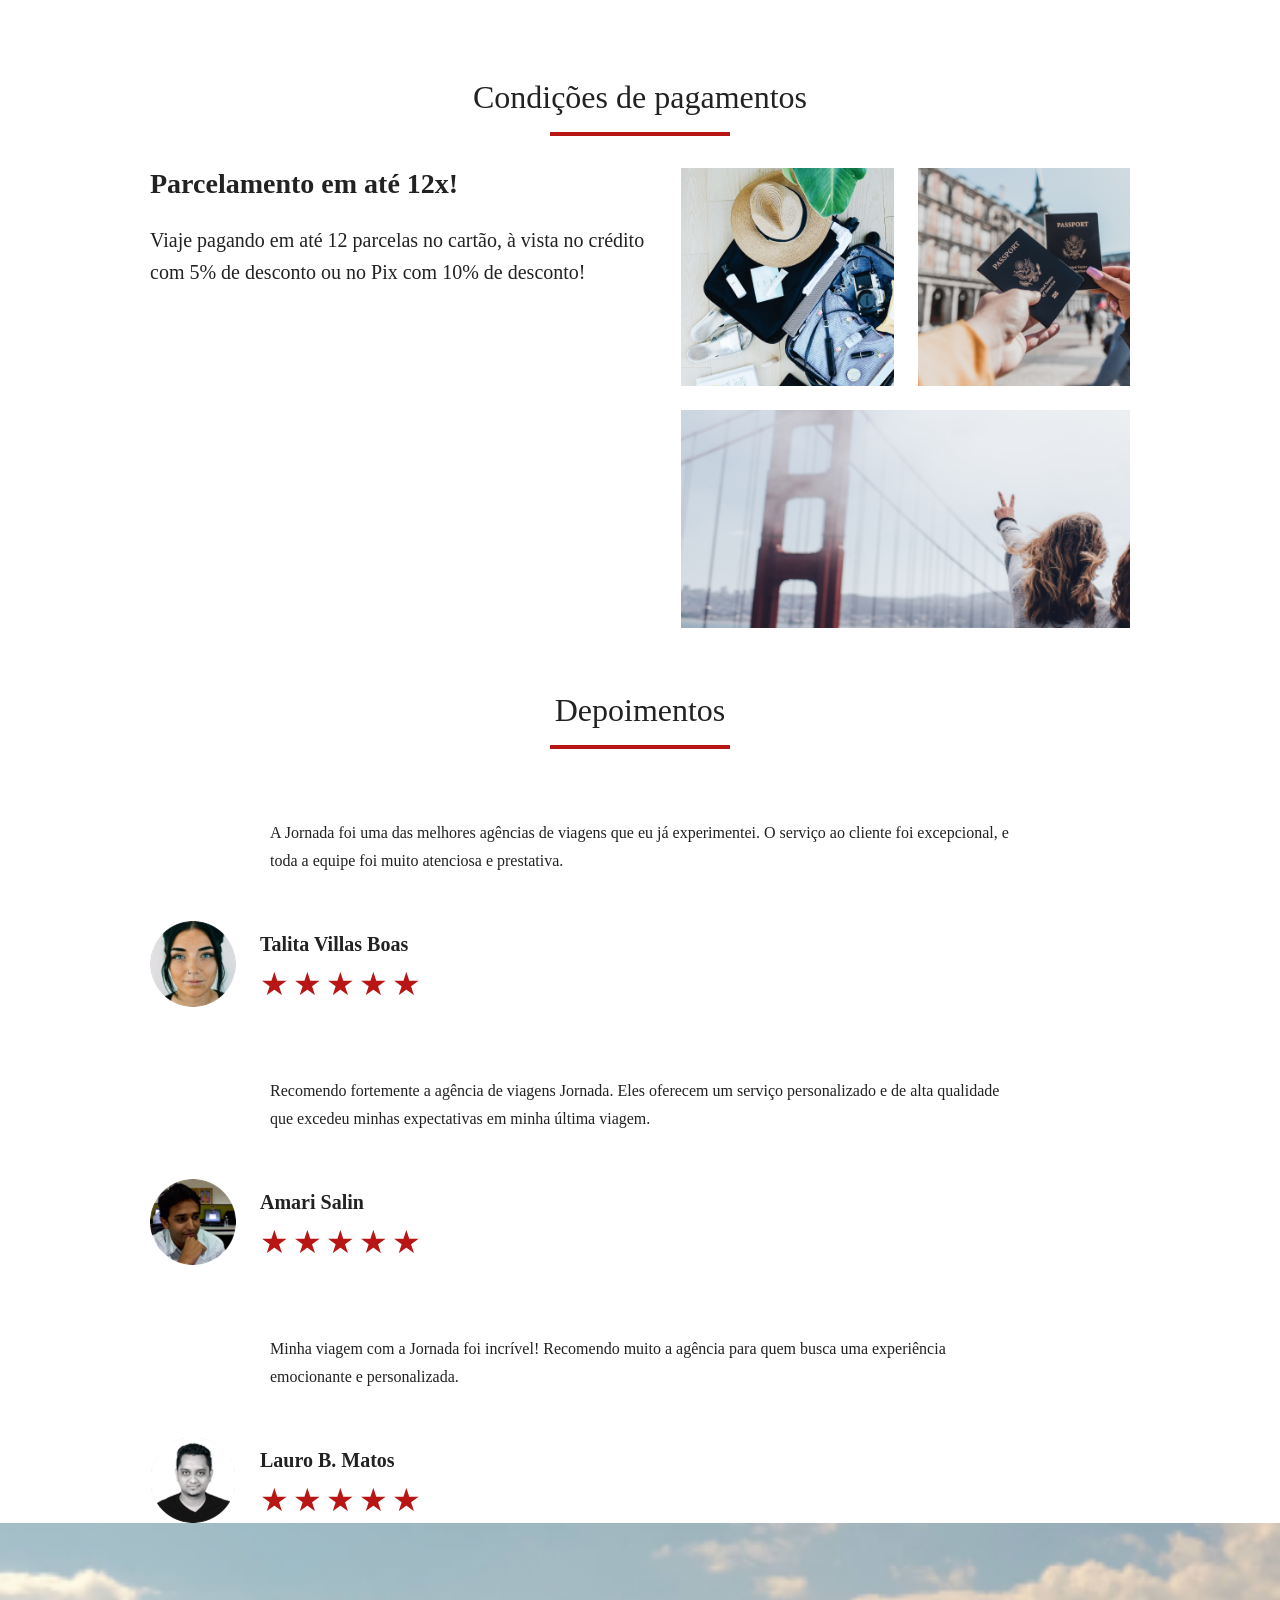
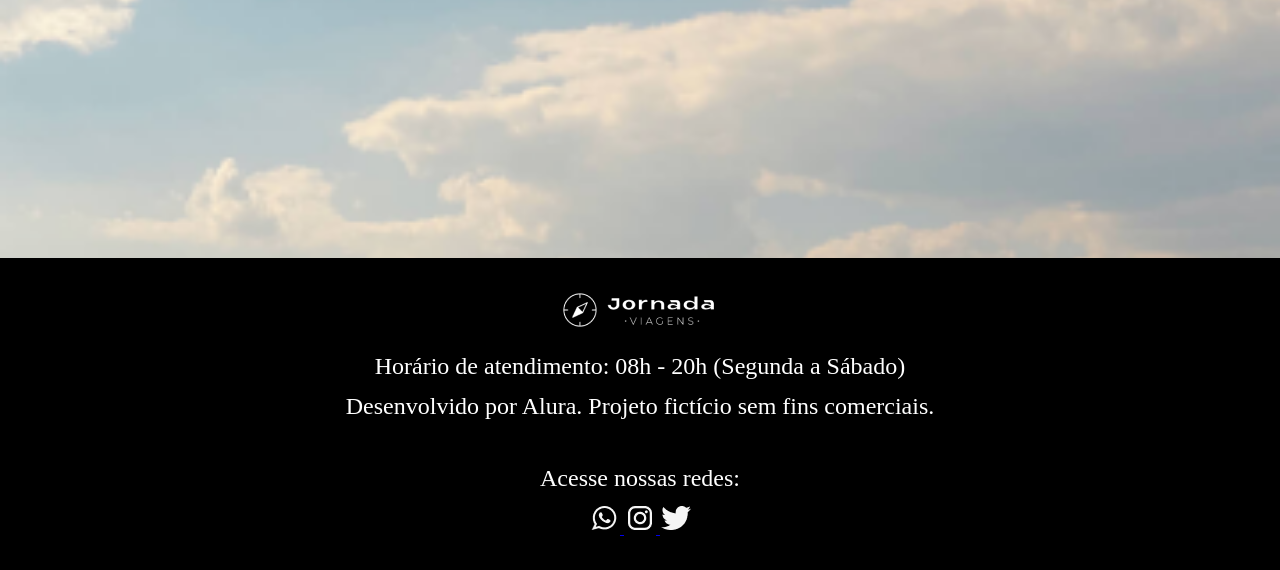
==== commit 46e615ef: "Finaliza o footer" ====
--- a/index.html
+++ b/index.html
@@ -148,7 +148,7 @@
       <article class="item">
         <header>
           <div class="img-tokyo"></div>
-          <h4 class="content-tittle">Tokyo</h4>
+          <h3 class="content-tittle">Tokyo</h3>
           <p class="content-text">Tóquio é uma cidade vibrante e cosmopolita, com seus templos históricos, museus de arte moderna e arranha-céus icônicos. Não perca a chance de mergulhar em sua atmosfera fascinante.</p>
           <footer>
             <a href="#" class="buttom"
@@ -161,7 +161,7 @@
         <article class="item">
         <header>
           <div class="img-osaka"></div>
-          <h4 class="content-tittle">Osaka</h4>
+          <h3 class="content-tittle">Osaka</h3>
           <p class="content-text">Osaka é uma cidade agitada e moderna no Japãos. A cidade é famosa por sua gastronomia deliciosa e por ser um excelente ponto de partida para explorar outras cidades japonesas próximas.</p>
           <footer>
             <a href="#" class="buttom"
@@ -212,7 +212,7 @@
           <footer>
             <img src="./IMG/Talita-mob.png" alt="Imagem de avatar da cliente Talita">
             <div class="profile-content">
-              <h4>Talita Villas Boas</h4>
+              <h3>Talita Villas Boas</h3>
               <div class="rating">
                 <span class="star">★</span>
                 <span class="star">★</span>
@@ -230,7 +230,7 @@
           <footer>
             <img src="./IMG/Amari-mob.png" alt="Imagem de avatar do cliente Amari">
             <div class="profile-content">
-              <h4>Amari Salin</h4>
+              <h3>Amari Salin</h3>
               <div class="rating">
                 <span class="star">★</span>
                 <span class="star">★</span>
@@ -249,7 +249,7 @@
           <footer>
             <img src="./IMG/Lauro-mob.png" alt="Imagem de avatar do cliente Lauro">
             <div class="profile-content">
-              <h4>Lauro B. Matos</h4>
+              <h3>Lauro B. Matos</h3>
               <div class="rating">
                 <span class="star">★</span>
                 <span class="star">★</span>
@@ -273,7 +273,31 @@
 
 
     </section>
-    
+    <footer class="main-footer">
+      <div class="footer-content">
+        <img src="./IMG/Logo-branco 1.png" alt="Imagem do logo Jornada Viagens">
+        <p>Horário de atendimento: 08h - 20h (Segunda a Sábado)</p>
+        <p>Desenvolvido por Alura. Projeto fictício sem fins comerciais.</p>
+      </div>
+      
+      
+      <div class="footer-social">
+        <p>Acesse nossas redes:</p>
+        <a href="#" target="_blank" title="Acesse o WhatsApp do Jornada Viagens">
+          <img src="./IMG/Whatsapp 1.png" alt="Logo WhatsApp">
+        </a>
+
+        <a href="#" target="_blank" title="Acesse o Instagram do Jornada Viagens">
+            <img src="./IMG/Instragam 1.png" alt="Logo Instagram">
+        </a>
+
+        <a href="#" target="_blank" title="Acesse o Twiter do Jornada Viagens">
+          <img src="./IMG/Twiter 1.png" alt="Logo Twiter">
+        </a>
+
+      </div>
+
+    </footer>
 
   
   
--- a/CSS/style.css
+++ b/CSS/style.css
@@ -6,3 +6,4 @@
 @import url(destinations.css);
 @import url(payments.css);
 @import url(testimonials.css);
+@import url(footer.css);
